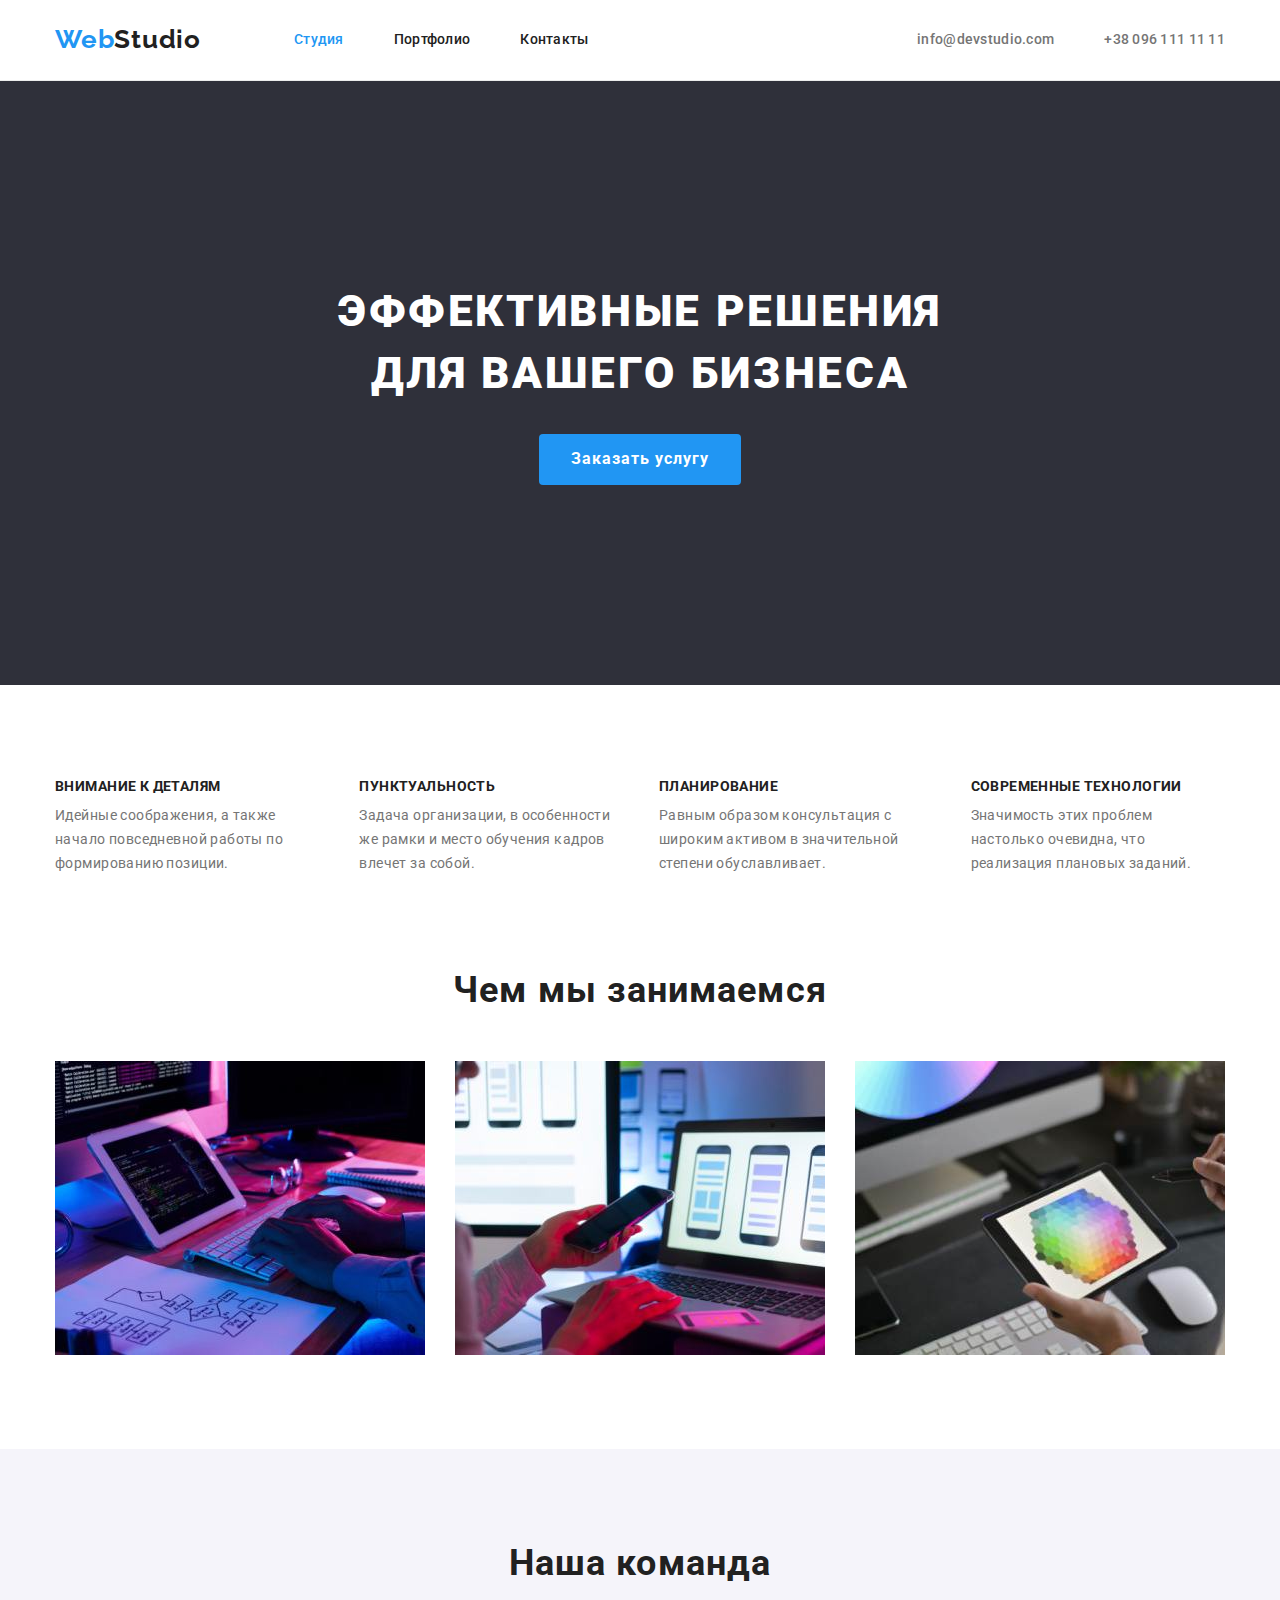
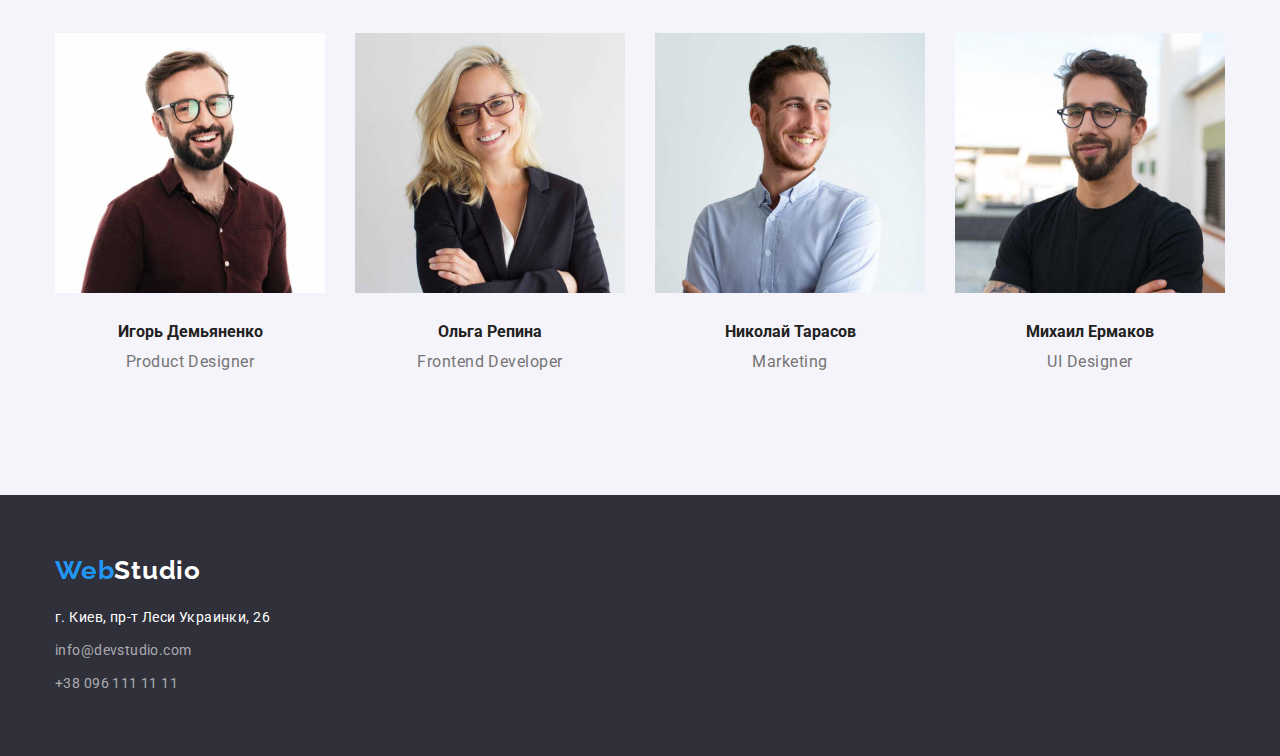
==== index.html @ a239a43c "Домашнє завдання №3" ====
<!DOCTYPE html>
<html lang="ru">
  <head>
    <meta charset="UTF-8" />
    <meta http-equiv="X-UA-Compatible" content="IE=edge" />
    <meta name="viewport" content="width=device-width, initial-scale=1.0" />
    <title>WebStudio</title>
    <link rel="preconnect" href="https://fonts.googleapis.com" />
    <link rel="preconnect" href="https://fonts.gstatic.com" crossorigin />
    <link
      href="https://fonts.googleapis.com/css2?family=Raleway:wght@700&family=Roboto:wght@400;500;700;900&display=swap"
      rel="stylesheet"
    />
    <link
      rel="stylesheet"
      href="https://cdnjs.cloudflare.com/ajax/libs/modern-normalize/1.1.0/modern-normalize.min.css"
    />
    <link rel="stylesheet" href="./css/reset.css" />
    <link rel="stylesheet" href="./css/styles.css" />
  </head>

  <body>
    <!--Шапка.Навигация сайта-->
    <header>
      <div class="container nav">
        <nav class="section-nav">
          <a class="logo" href="./index.html">
            <span class="logo-text">Web</span>Studio
          </a>
          <ul class="nav-list">
            <li class="item">
              <a class="link current" href="./index.html">Студия</a>
            </li>
            <li class="item">
              <a class="link" href="./portfolio.html">Портфолио</a>
            </li>
            <li class="item"><a class="link" href="">Контакты</a></li>
          </ul>
        </nav>
        <ul class="contacts">
          <li class="item">
            <a class="link" href="mailto:info@devstudio.com"
              >info@devstudio.com</a
            >
          </li>
          <li class="item">
            <a class="link" href="tel:+380961111111">+38 096 111 11 11</a>
          </li>
        </ul>
      </div>
    </header>

    <main>
      <!--Герой-->
      <section class="hero">
        <h1 class="hero-title">Эффективные решения для вашего бизнеса</h1>
        <button type="button" class="button">Заказать услугу</button>
      </section>

      <!--Преимущества-->
      <section class="container features">
        <h2 class="title-hidden">Преимущества</h2>
        <ul class="features-list">
          <li class="item">
            <h3 class="title">Внимание к деталям</h3>
            <p>
              Идейные соображения, а также начало повседневной работы по
              формированию позиции.
            </p>
          </li>
          <li class="item">
            <h3 class="title">Пунктуальность</h3>
            <p>
              Задача организации, в особенности же рамки и место обучения кадров
              влечет за собой.
            </p>
          </li>
          <li class="item">
            <h3 class="title">Планирование</h3>
            <p>
              Равным образом консультация с широким активом в значительной
              степени обуславливает.
            </p>
          </li>
          <li class="item">
            <h3 class="title">Современные технологии</h3>
            <p>
              Значимость этих проблем настолько очевидна, что реализация
              плановых заданий.
            </p>
          </li>
        </ul>
      </section>

      <!--Чем занимаются-->
      <section class="container functions">
        <h2 class="section-title">Чем мы занимаемся</h2>
        <ul class="functions-list">
          <li class="item">
            <img
              src="./images/box1.jpg"
              alt="написание кода"
              width="370"
              height="294"
            />
          </li>
          <li class="item">
            <img
              src="./images/box2.jpg"
              alt="разработка дизайна"
              width="370"
              height="294"
            />
          </li>
          <li class="item">
            <img
              src="./images/box3.jpg"
              alt="оформление сайта"
              width="370"
              height="294"
            />
          </li>
        </ul>
      </section>

      <!--Команда-->
      <section class="section-team">
        <div class="container team">
          <h2 class="section-title">Наша команда</h2>
          <ul class="team-list">
            <li class="item">
              <img
                src="./images/img.jpg"
                alt="фото Игоря Демьяненка"
                width="270"
                height="260"
              />
              <h3 class="name">Игорь Демьяненко</h3>
              <p class="position">Product Designer</p>
            </li>
            <li class="item">
              <img
                src="./images/img1.jpg"
                alt="фото Ольги Репиной"
                width="270"
                height="260"
              />
              <h3 class="name">Ольга Репина</h3>
              <p class="position">Frontend Developer</p>
            </li>
            <li class="item">
              <img
                src="./images/img2.jpg"
                alt="фото Николая Тарасова"
                width="270"
                height="260"
              />
              <h3 class="name">Николай Тарасов</h3>
              <p class="position">Marketing</p>
            </li>
            <li class="item">
              <img
                src="./images/img3.jpg"
                alt="фото Михаила Ермакова"
                width="270"
                height="260"
              />
              <h3 class="name">Михаил Ермаков</h3>
              <p class="position">UI Designer</p>
            </li>
          </ul>
        </div>
      </section>
    </main>

    <!--Подвал-->
    <footer class="footer">
      <div class="container">
        <a class="logo" href="./index.html">
          <span class="logo-text">Web</span>Studio
        </a>
        <address class="address">
          <p class="address-text">г. Киев, пр-т Леси Украинки, 26</p>
          <a href="mailto:info@devstudio.com" class="mail"
            >info@devstudio.com</a
          >
          <br />
          <a href="tel:+380961111111">+38 096 111 11 11</a>
        </address>
      </div>
    </footer>
  </body>
</html>
---- css/styles.css ----
:root {
  --main-text-color: #757575;
  --title-text-color: #212121;
  --accent-color: #2196f3;
  --primary-white-color: #ffffff;
  --footer-color: rgba(255, 255, 255, 0.6);
}

body {
  color: var(--main-text-color);
  font-size: 14px;
  font-family: Roboto, sans-serif;
}

header {
  border-bottom: 1px solid #ececec;
}

.container {
  max-width: 1200px;
  margin-left: auto;
  margin-right: auto;
  padding-left: 15px;
  padding-right: 15px;
}

/*Шапка.Навигация сайта*/
.container.nav {
  display: flex;
  align-items: center;
  justify-content: space-between;
}

.section-nav {
  display: flex;
  align-items: center;
}

.logo {
  margin-right: 93px;

  color: var(--title-text-color);

  font-family: Raleway, sans-serif;
  font-weight: 700;
  font-size: 26px;
  line-height: 1.2;
  letter-spacing: 0.03em;
  text-decoration: none;
}

.logo-text {
  color: var(--accent-color);
}

.nav-list {
  display: flex;
}

.nav-list .item:not(:last-child) {
  margin-right: 50px;
}

.nav-list .link {
  display: block;
  padding-top: 32px;
  padding-bottom: 32px;

  color: var(--title-text-color);

  font-weight: 500;
  font-size: 14px;
  line-height: 1.14;
  letter-spacing: 0.02em;
  text-decoration: none;
}

.nav-list .link.current {
  color: var(--accent-color);
}
.nav-list .link:hover,
.nav-list .link:focus {
  color: var(--accent-color);
}

.contacts {
  display: flex;
}

.contacts .item:not(:last-child) {
  margin-right: 50px;
}

.contacts .link {
  display: block;
  padding-top: 32px;
  padding-bottom: 32px;

  color: var(--main-text-color);

  font-weight: 500;
  font-size: 14px;
  line-height: 1.14;
  letter-spacing: 0.02em;
  text-decoration: none;
}

.contacts .link:hover,
.contacts .link:focus {
  color: var(--accent-color);
}

/* Герой */
.hero {
  max-width: 1600px;
  margin: 0 auto;
  text-align: center;

  background-color: #2f303a;
}

.hero-title {
  max-width: 696px;
  margin: 0 auto;
  margin-bottom: 30px;
  padding-top: 200px;

  color: var(--primary-white-color);

  font-weight: 900;
  font-size: 44px;
  line-height: 1.4;
  letter-spacing: 0.06em;
  text-transform: uppercase;
}

.button {
  display: inline-block;
  min-width: 200px;
  border-radius: 4px;
  padding: 10px 32px;
  margin-bottom: 200px;

  color: var(--primary-white-color);
  background-color: var(--accent-color);

  font-family: inherit;
  font-weight: 700;
  font-size: 16px;
  line-height: 1.9;
  letter-spacing: 0.06em;

  cursor: pointer;
}

/* Общие свойства для секций */
.section-title {
  margin-top: 0;
  margin-bottom: 50px;

  color: var(--title-text-color);

  font-weight: 700;
  font-size: 36px;
  line-height: 1.13;
  text-align: center;
  letter-spacing: 0.03em;
}

/* Преимущества */
.container.features {
  padding-top: 94px;
  padding-bottom: 94px;
}

.title-hidden {
  width: 1px;
  height: 1px;
  padding: 0;
  margin: -1px 0 0 0;

  overflow: hidden;

  opacity: 0;
}

.features-list {
  display: flex;
}

.features-list .item:not(:last-child) {
  margin-right: 30px;
}

.features-list .title {
  margin-top: 0;
  margin-bottom: 10px;

  color: var(--title-text-color);

  font-weight: 700;
  font-size: 14px;
  line-height: 1.14;
  letter-spacing: 0.03em;
  text-transform: uppercase;
}

.features-list p {
  margin-top: 0;
  margin-bottom: 0;

  font-weight: 400;
  font-size: 14px;
  line-height: 1.7;
  letter-spacing: 0.03em;
}

/* Чем занимаются */
.container.functions {
  padding-bottom: 94px;
}

.functions-list {
  display: flex;
}

.functions-list .item:not(:last-child) {
  margin-right: 30px;
}

/* Команда */
.section-team {
  background-color: #f5f4fa;
}

.container.team {
  padding-top: 94px;
  padding-bottom: 94px;
}

.team-list {
  display: flex;
}

.team-list .item {
  text-align: center;
}

.team-list .item:not(:last-child) {
  margin-right: 30px;
}

.team-list .name {
  margin-top: 30px;
  margin-bottom: 10px;

  color: var(--title-text-color);
}

.team-list .position {
  margin-bottom: 0px;
  padding-bottom: 30px;
  margin-top: 0;
  font-size: 16px;
  line-height: 1.19;
  letter-spacing: 0.03em;
}

/* Подвал */
.footer {
  padding-top: 60px;
  padding-bottom: 60px;
  background-color: #2f303a;
}

.footer .logo {
  display: inline-block;
  margin-bottom: 20px;

  color: var(--primary-white-color);
}

.address {
  font-weight: 400;
  font-size: 14px;
  line-height: 1.7;
  letter-spacing: 0.03em;
  font-style: normal;
}

.address-text {
  margin-top: 0;
  margin-bottom: 9px;

  color: var(--primary-white-color);
}

.address a {
  color: rgba(255, 255, 255, 0.6);

  text-decoration: none;
}

.address .mail {
  display: inline-block;
  margin-bottom: 9px;
}

/* Стили портфолио */
.portfolio .container {
  padding-top: 94px;
  padding-bottom: 94px;
}

.filters {
  margin-bottom: 50px;
}

.list-filters {
  display: flex;
  justify-content: center;
}

.list-filters .item:not(:last-child) {
  margin-right: 8px;
}

.filter-button {
  display: inline-block;
  max-height: 38px;
  border-radius: 4px;
  padding: 6px 22px;

  color: var(--title-text-color);
  background-color: #f5f4fa;

  font-family: inherit;
  font-weight: 500;
  font-size: 16px;
  line-height: 1.63;
  letter-spacing: 0.03em;

  cursor: pointer;
}

.filter-button:hover,
.filter-button:focus {
  color: var(--primary-white-color);
  background-color: var(--accent-color);
}

.list-works {
  display: flex;
  flex-wrap: wrap;
  margin-right: -30px;
  margin-bottom: -30px;
  padding: 0;
}

.list-works .item {
  margin-right: 30px;
  margin-bottom: 30px;
  flex-basis: calc((100% - 90px) / 3);

  background: #ffffff;
}

.list-works .item:nth-child(3n) {
  margin-right: 0;
}

.border {
  border-left: 1px solid #eeeeee;
  border-right: 1px solid #eeeeee;
  border-bottom: 1px solid #eeeeee;
}

.list-works .project {
  margin-bottom: 4px;
  padding-top: 20px;
  padding-left: 24px;
  padding-right: 24px;

  color: var(--title-text-color);

  font-weight: 700;
  font-size: 18px;
  line-height: 2;
  letter-spacing: 0.06em;
}

.list-works .type {
  margin-top: 0;
  margin-bottom: 20px;
  padding-left: 24px;
  padding-right: 24px;

  color: var(--main-text-color);

  font-size: 16px;
  line-height: 1.88;
  letter-spacing: 0.03em;
}
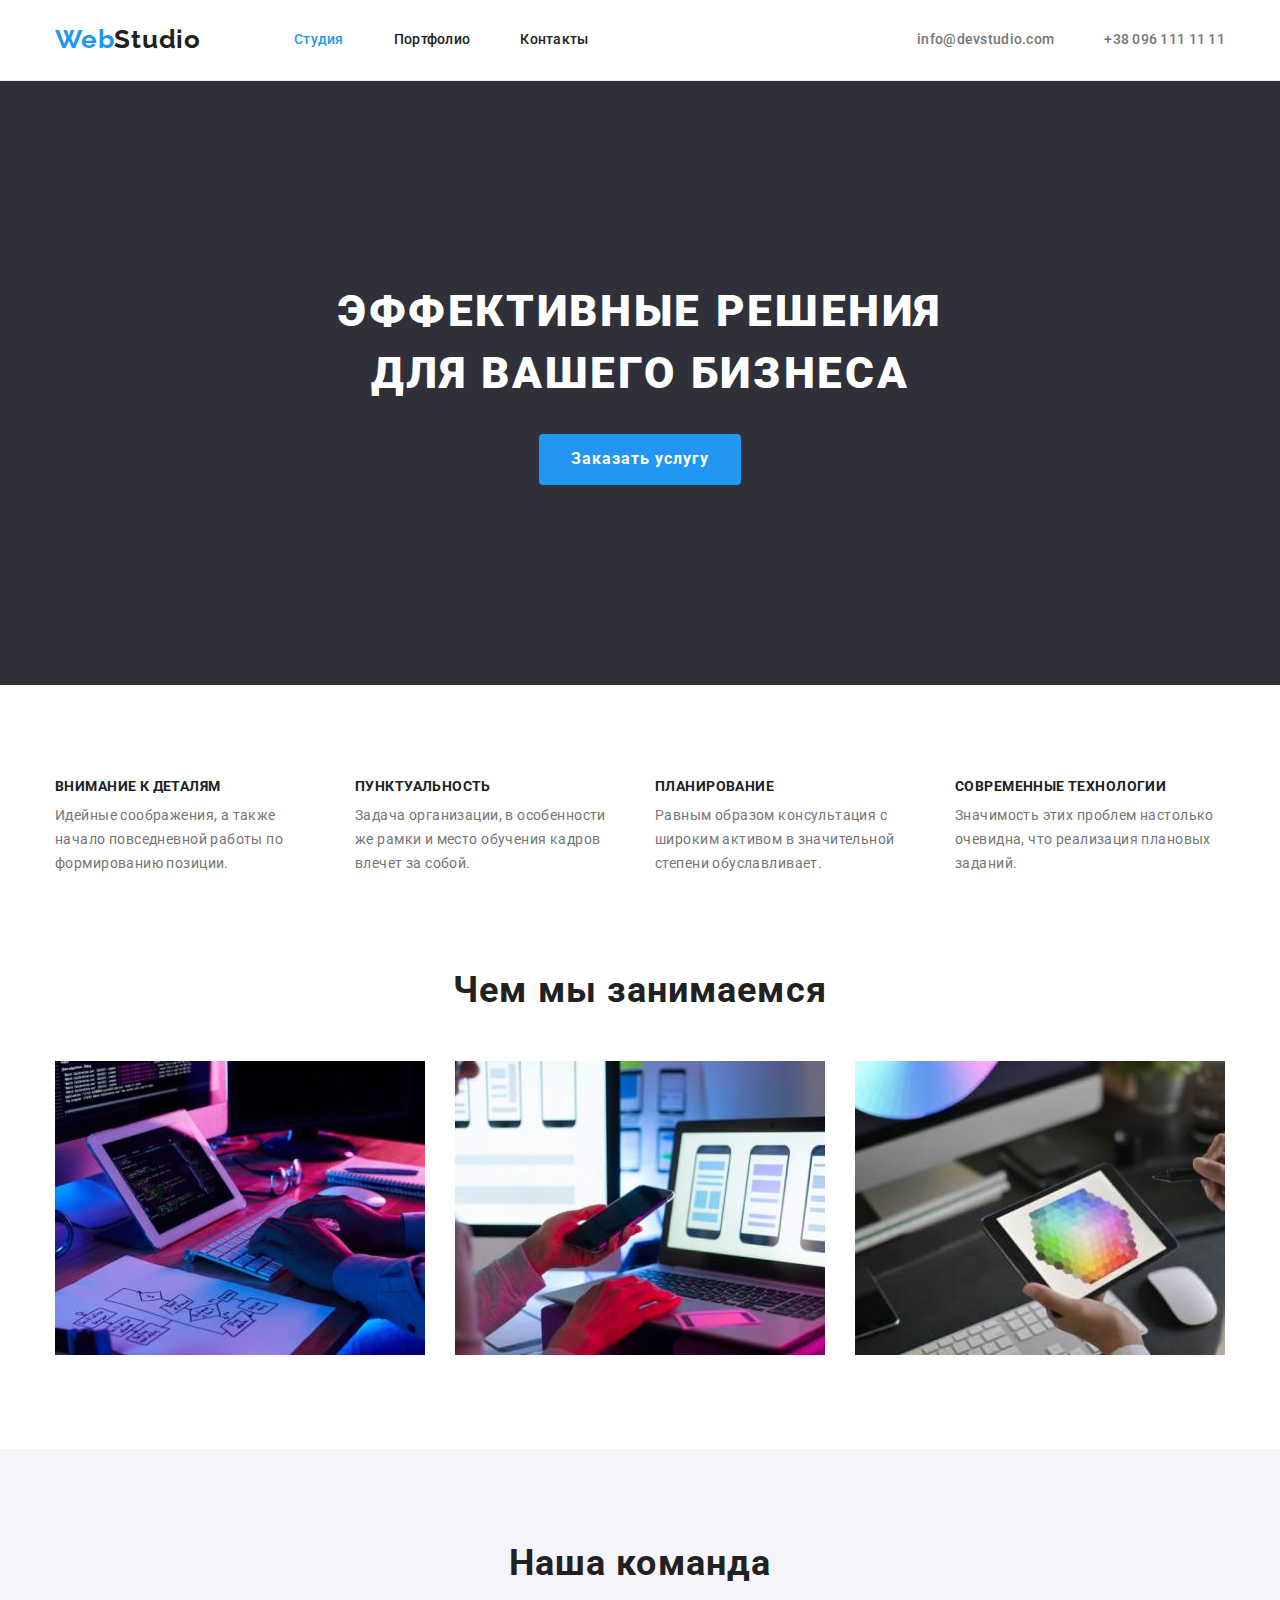
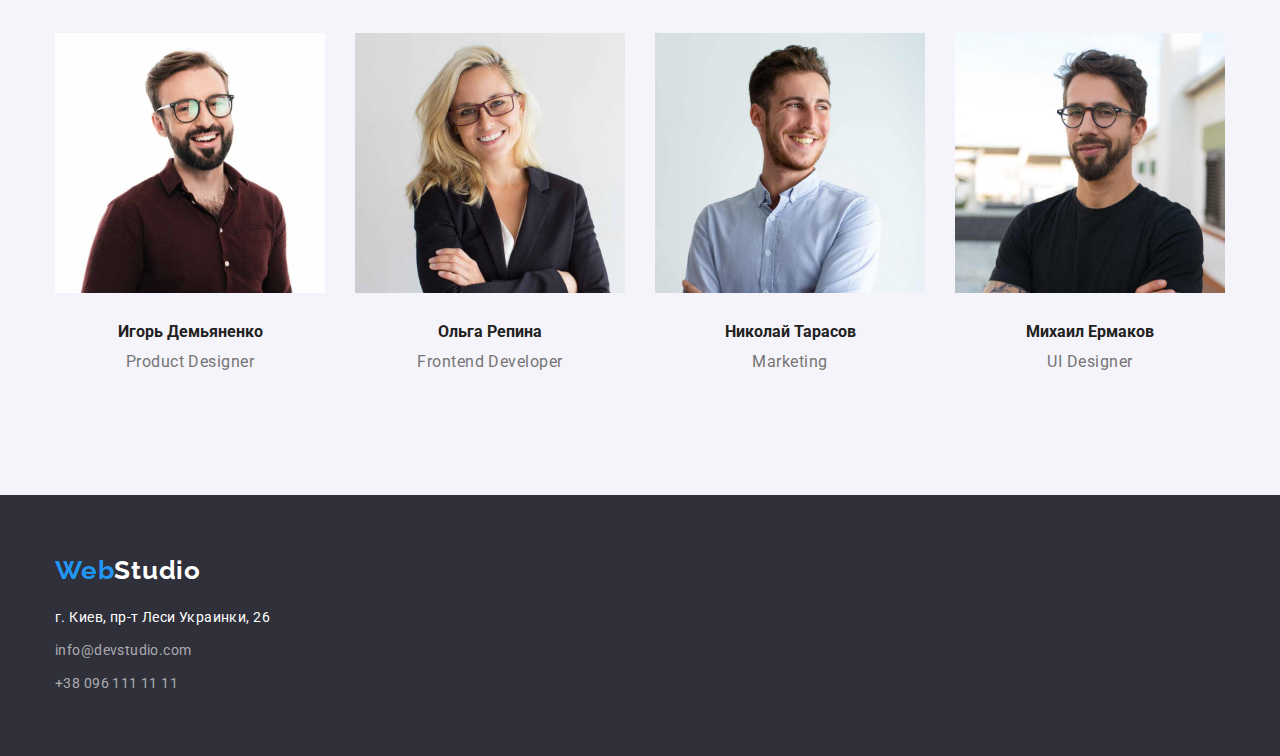
==== commit 4589aa91: "виправляє назви класів, розставляє контейнери" ====
--- a/index.html
+++ b/index.html
@@ -23,28 +23,30 @@
     <!--Шапка.Навигация сайта-->
     <header>
       <div class="container nav">
-        <nav class="section-nav">
+        <nav class="nav-section">
           <a class="logo" href="./index.html">
             <span class="logo-text">Web</span>Studio
           </a>
           <ul class="nav-list">
-            <li class="item">
-              <a class="link current" href="./index.html">Студия</a>
+            <li class="nav-item">
+              <a class="nav-link current" href="./index.html">Студия</a>
             </li>
-            <li class="item">
-              <a class="link" href="./portfolio.html">Портфолио</a>
+            <li class="nav-item">
+              <a class="nav-link" href="./portfolio.html">Портфолио</a>
             </li>
-            <li class="item"><a class="link" href="">Контакты</a></li>
+            <li class="nav-item"><a class="nav-link" href="">Контакты</a></li>
           </ul>
         </nav>
         <ul class="contacts">
-          <li class="item">
-            <a class="link" href="mailto:info@devstudio.com"
+          <li class="contacts-item">
+            <a class="contacts-link" href="mailto:info@devstudio.com"
               >info@devstudio.com</a
             >
           </li>
-          <li class="item">
-            <a class="link" href="tel:+380961111111">+38 096 111 11 11</a>
+          <li class="contacts-item">
+            <a class="contacts-link" href="tel:+380961111111"
+              >+38 096 111 11 11</a
+            >
           </li>
         </ul>
       </div>
@@ -54,119 +56,123 @@
       <!--Герой-->
       <section class="hero">
         <h1 class="hero-title">Эффективные решения для вашего бизнеса</h1>
-        <button type="button" class="button">Заказать услугу</button>
+        <button type="button" class="hero-button">Заказать услугу</button>
       </section>
 
       <!--Преимущества-->
-      <section class="container features">
-        <h2 class="title-hidden">Преимущества</h2>
-        <ul class="features-list">
-          <li class="item">
-            <h3 class="title">Внимание к деталям</h3>
-            <p>
-              Идейные соображения, а также начало повседневной работы по
-              формированию позиции.
-            </p>
-          </li>
-          <li class="item">
-            <h3 class="title">Пунктуальность</h3>
-            <p>
-              Задача организации, в особенности же рамки и место обучения кадров
-              влечет за собой.
-            </p>
-          </li>
-          <li class="item">
-            <h3 class="title">Планирование</h3>
-            <p>
-              Равным образом консультация с широким активом в значительной
-              степени обуславливает.
-            </p>
-          </li>
-          <li class="item">
-            <h3 class="title">Современные технологии</h3>
-            <p>
-              Значимость этих проблем настолько очевидна, что реализация
-              плановых заданий.
-            </p>
-          </li>
-        </ul>
+      <section class="features">
+        <div class="container">
+          <h2 class="title-hidden">Преимущества</h2>
+          <ul class="features-list">
+            <li class="features-item">
+              <h3 class="features-title">Внимание к деталям</h3>
+              <p class="features-text">
+                Идейные соображения, а также начало повседневной работы по
+                формированию позиции.
+              </p>
+            </li>
+            <li class="features-item">
+              <h3 class="features-title">Пунктуальность</h3>
+              <p class="features-text">
+                Задача организации, в особенности же рамки и место обучения
+                кадров влечет за собой.
+              </p>
+            </li>
+            <li class="features-item">
+              <h3 class="features-title">Планирование</h3>
+              <p class="features-text">
+                Равным образом консультация с широким активом в значительной
+                степени обуславливает.
+              </p>
+            </li>
+            <li class="features-item">
+              <h3 class="features-title">Современные технологии</h3>
+              <p class="features-text">
+                Значимость этих проблем настолько очевидна, что реализация
+                плановых заданий.
+              </p>
+            </li>
+          </ul>
+        </div>
       </section>
 
       <!--Чем занимаются-->
-      <section class="container functions">
-        <h2 class="section-title">Чем мы занимаемся</h2>
-        <ul class="functions-list">
-          <li class="item">
-            <img
-              src="./images/box1.jpg"
-              alt="написание кода"
-              width="370"
-              height="294"
-            />
-          </li>
-          <li class="item">
-            <img
-              src="./images/box2.jpg"
-              alt="разработка дизайна"
-              width="370"
-              height="294"
-            />
-          </li>
-          <li class="item">
-            <img
-              src="./images/box3.jpg"
-              alt="оформление сайта"
-              width="370"
-              height="294"
-            />
-          </li>
-        </ul>
+      <section class="functions">
+        <div class="container">
+          <h2 class="section-title">Чем мы занимаемся</h2>
+          <ul class="functions-list">
+            <li class="functions-item">
+              <img
+                src="./images/box1.jpg"
+                alt="написание кода"
+                width="370"
+                height="294"
+              />
+            </li>
+            <li class="functions-item">
+              <img
+                src="./images/box2.jpg"
+                alt="разработка дизайна"
+                width="370"
+                height="294"
+              />
+            </li>
+            <li class="functions-item">
+              <img
+                src="./images/box3.jpg"
+                alt="оформление сайта"
+                width="370"
+                height="294"
+              />
+            </li>
+          </ul>
+        </div>
       </section>
 
       <!--Команда-->
-      <section class="section-team">
-        <div class="container team">
+      <section class="team">
+        <div class="container">
           <h2 class="section-title">Наша команда</h2>
           <ul class="team-list">
-            <li class="item">
+            <li class="team-item">
               <img
                 src="./images/img.jpg"
                 alt="фото Игоря Демьяненка"
                 width="270"
                 height="260"
               />
-              <h3 class="name">Игорь Демьяненко</h3>
-              <p class="position">Product Designer</p>
+              <h3 class="team-name">Игорь Демьяненко</h3>
+              <p class="team-position" lang="en">Product Designer</p>
             </li>
-            <li class="item">
+            <li class="team-item">
               <img
                 src="./images/img1.jpg"
                 alt="фото Ольги Репиной"
                 width="270"
                 height="260"
               />
-              <h3 class="name">Ольга Репина</h3>
-              <p class="position">Frontend Developer</p>
+              <h3 class="team-name">Ольга Репина</h3>
+              <p class="team-position" lang="en">Frontend Developer</p>
             </li>
-            <li class="item">
+            <li class="team-item">
               <img
                 src="./images/img2.jpg"
                 alt="фото Николая Тарасова"
                 width="270"
                 height="260"
               />
-              <h3 class="name">Николай Тарасов</h3>
-              <p class="position">Marketing</p>
+              <h3 class="team-name">Николай Тарасов</h3>
+              <p class="team-position" lang="en">Marketing</p>
             </li>
-            <li class="item">
+            <li class="team-item">
               <img
                 src="./images/img3.jpg"
                 alt="фото Михаила Ермакова"
                 width="270"
                 height="260"
               />
-              <h3 class="name">Михаил Ермаков</h3>
-              <p class="position">UI Designer</p>
+              <h3 class="team-name">Михаил Ермаков</h3>
+              <p class="team-position" lang="en">UI Designer</p>
             </li>
           </ul>
         </div>
@@ -185,7 +191,7 @@
             >info@devstudio.com</a
           >
           <br />
-          <a href="tel:+380961111111">+38 096 111 11 11</a>
+          <a href="tel:+380961111111" class="phone">+38 096 111 11 11</a>
         </address>
       </div>
     </footer>
--- a/css/styles.css
+++ b/css/styles.css
@@ -24,14 +24,25 @@
   padding-right: 15px;
 }
 
+.title-hidden {
+  width: 1px;
+  height: 1px;
+  padding: 0;
+  margin: -1px 0 0 0;
+
+  overflow: hidden;
+
+  opacity: 0;
+}
+
 /*Шапка.Навигация сайта*/
-.container.nav {
+.nav {
   display: flex;
   align-items: center;
   justify-content: space-between;
 }
 
-.section-nav {
+.nav-section {
   display: flex;
   align-items: center;
 }
@@ -57,11 +68,11 @@
   display: flex;
 }
 
-.nav-list .item:not(:last-child) {
+.nav-item:not(:last-child) {
   margin-right: 50px;
 }
 
-.nav-list .link {
+.nav-link {
   display: block;
   padding-top: 32px;
   padding-bottom: 32px;
@@ -75,11 +86,11 @@
   text-decoration: none;
 }
 
-.nav-list .link.current {
+.nav-link.current {
   color: var(--accent-color);
 }
-.nav-list .link:hover,
-.nav-list .link:focus {
+.nav-link:hover,
+.nav-link:focus {
   color: var(--accent-color);
 }
 
@@ -87,11 +98,11 @@
   display: flex;
 }
 
-.contacts .item:not(:last-child) {
+.contacts-item:not(:last-child) {
   margin-right: 50px;
 }
 
-.contacts .link {
+.contacts-link {
   display: block;
   padding-top: 32px;
   padding-bottom: 32px;
@@ -105,8 +116,8 @@
   text-decoration: none;
 }
 
-.contacts .link:hover,
-.contacts .link:focus {
+.contacts-link:hover,
+.contacts-link:focus {
   color: var(--accent-color);
 }
 
@@ -134,7 +145,7 @@
   text-transform: uppercase;
 }
 
-.button {
+.hero-button {
   display: inline-block;
   min-width: 200px;
   border-radius: 4px;
@@ -168,31 +179,24 @@
 }
 
 /* Преимущества */
-.container.features {
+.features .container {
   padding-top: 94px;
   padding-bottom: 94px;
 }
 
-.title-hidden {
-  width: 1px;
-  height: 1px;
-  padding: 0;
-  margin: -1px 0 0 0;
-
-  overflow: hidden;
-
-  opacity: 0;
-}
-
 .features-list {
   display: flex;
 }
 
-.features-list .item:not(:last-child) {
+.features-item {
+  min-width: 270px;
+}
+
+.features-item:not(:last-child) {
   margin-right: 30px;
 }
 
-.features-list .title {
+.features-title {
   margin-top: 0;
   margin-bottom: 10px;
 
@@ -205,10 +209,7 @@
   text-transform: uppercase;
 }
 
-.features-list p {
-  margin-top: 0;
-  margin-bottom: 0;
-
+.features-text {
   font-weight: 400;
   font-size: 14px;
   line-height: 1.7;
@@ -216,7 +217,7 @@
 }
 
 /* Чем занимаются */
-.container.functions {
+.functions .container {
   padding-bottom: 94px;
 }
 
@@ -224,16 +225,16 @@
   display: flex;
 }
 
-.functions-list .item:not(:last-child) {
+.functions-item:not(:last-child) {
   margin-right: 30px;
 }
 
 /* Команда */
-.section-team {
+.team {
   background-color: #f5f4fa;
 }
 
-.container.team {
+.team .container {
   padding-top: 94px;
   padding-bottom: 94px;
 }
@@ -242,22 +243,22 @@
   display: flex;
 }
 
-.team-list .item {
+.team-item {
   text-align: center;
 }
 
-.team-list .item:not(:last-child) {
+.team-item:not(:last-child) {
   margin-right: 30px;
 }
 
-.team-list .name {
+.team-name {
   margin-top: 30px;
   margin-bottom: 10px;
 
   color: var(--title-text-color);
 }
 
-.team-list .position {
+.team-position {
   margin-bottom: 0px;
   padding-bottom: 30px;
   margin-top: 0;
@@ -295,13 +296,14 @@
   color: var(--primary-white-color);
 }
 
-.address a {
+.mail,
+.phone {
   color: rgba(255, 255, 255, 0.6);
 
   text-decoration: none;
 }
 
-.address .mail {
+.mail {
   display: inline-block;
   margin-bottom: 9px;
 }
@@ -316,12 +318,12 @@
   margin-bottom: 50px;
 }
 
-.list-filters {
+.filters-list {
   display: flex;
   justify-content: center;
 }
 
-.list-filters .item:not(:last-child) {
+.filter-item:not(:last-child) {
   margin-right: 8px;
 }
 
@@ -349,7 +351,7 @@
   background-color: var(--accent-color);
 }
 
-.list-works {
+.works-list {
   display: flex;
   flex-wrap: wrap;
   margin-right: -30px;
@@ -357,7 +359,7 @@
   padding: 0;
 }
 
-.list-works .item {
+.work-item {
   margin-right: 30px;
   margin-bottom: 30px;
   flex-basis: calc((100% - 90px) / 3);
@@ -365,17 +367,17 @@
   background: #ffffff;
 }
 
-.list-works .item:nth-child(3n) {
+.work-item:nth-child(3n) {
   margin-right: 0;
 }
 
-.border {
+.work-border {
   border-left: 1px solid #eeeeee;
   border-right: 1px solid #eeeeee;
   border-bottom: 1px solid #eeeeee;
 }
 
-.list-works .project {
+.work-project {
   margin-bottom: 4px;
   padding-top: 20px;
   padding-left: 24px;
@@ -389,7 +391,7 @@
   letter-spacing: 0.06em;
 }
 
-.list-works .type {
+.work-type {
   margin-top: 0;
   margin-bottom: 20px;
   padding-left: 24px;
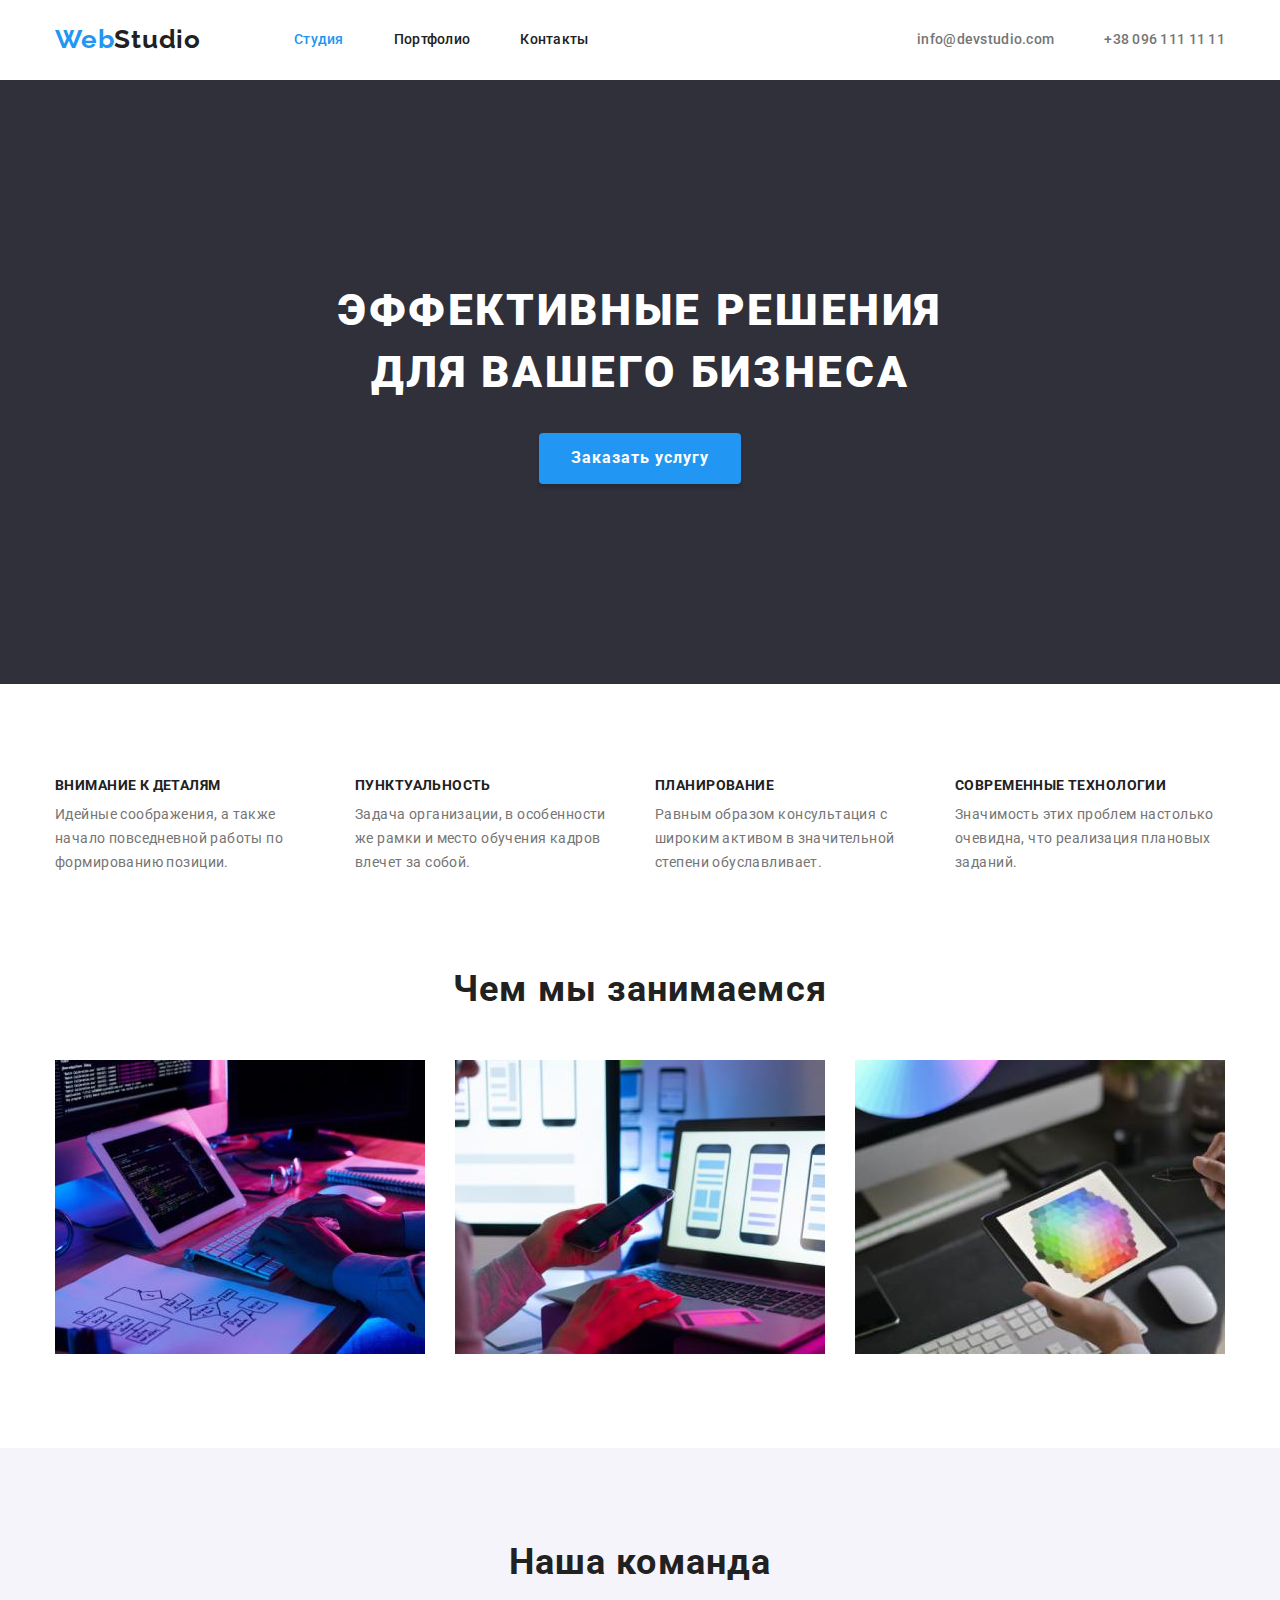
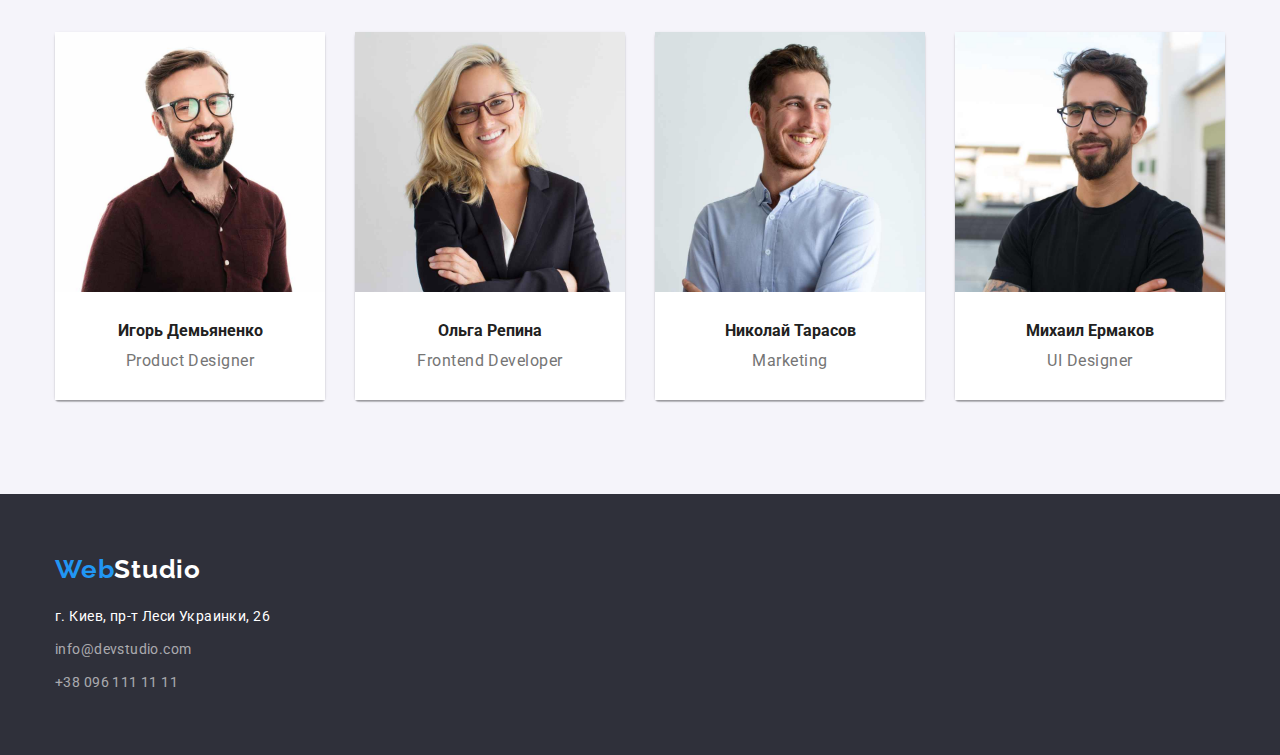
==== commit 40daafed: "Виправляє розміщення секцій та контейнерів, переносить кольори в перемінні." ====
--- a/index.html
+++ b/index.html
@@ -21,8 +21,8 @@
 
   <body>
     <!--Шапка.Навигация сайта-->
-    <header>
-      <div class="container nav">
+    <header class="nav">
+      <div class="container nav-container">
         <nav class="nav-section">
           <a class="logo" href="./index.html">
             <span class="logo-text">Web</span>Studio
@@ -55,12 +55,14 @@
     <main>
       <!--Герой-->
       <section class="hero">
-        <h1 class="hero-title">Эффективные решения для вашего бизнеса</h1>
-        <button type="button" class="hero-button">Заказать услугу</button>
+        <div class="container">
+          <h1 class="hero-title">Эффективные решения для вашего бизнеса</h1>
+          <button type="button" class="hero-button">Заказать услугу</button>
+        </div>
       </section>
 
       <!--Преимущества-->
-      <section class="features">
+      <section class="section">
         <div class="container">
           <h2 class="title-hidden">Преимущества</h2>
           <ul class="features-list">
@@ -97,7 +99,7 @@
       </section>
 
       <!--Чем занимаются-->
-      <section class="functions">
+      <section class="section functions">
         <div class="container">
           <h2 class="section-title">Чем мы занимаемся</h2>
           <ul class="functions-list">
@@ -130,7 +132,7 @@
       </section>
 
       <!--Команда-->
-      <section class="team">
+      <section class="section team">
         <div class="container">
           <h2 class="section-title">Наша команда</h2>
           <ul class="team-list">
@@ -141,8 +143,10 @@
                 width="270"
                 height="260"
               />
-              <h3 class="team-name">Игорь Демьяненко</h3>
-              <p class="team-position" lang="en">Product Designer</p>
+              <div class="team-item-text">
+                <h3 class="team-name">Игорь Демьяненко</h3>
+                <p class="team-position" lang="en">Product Designer</p>
+              </div>
             </li>
             <li class="team-item">
               <img
@@ -151,8 +155,10 @@
                 width="270"
                 height="260"
               />
-              <h3 class="team-name">Ольга Репина</h3>
-              <p class="team-position" lang="en">Frontend Developer</p>
+              <div class="team-item-text">
+                <h3 class="team-name">Ольга Репина</h3>
+                <p class="team-position" lang="en">Frontend Developer</p>
+              </div>
             </li>
             <li class="team-item">
               <img
@@ -161,8 +167,10 @@
                 width="270"
                 height="260"
               />
-              <h3 class="team-name">Николай Тарасов</h3>
-              <p class="team-position" lang="en">Marketing</p>
+              <div class="team-item-text">
+                <h3 class="team-name">Николай Тарасов</h3>
+                <p class="team-position" lang="en">Marketing</p>
+              </div>
             </li>
             <li class="team-item">
               <img
@@ -171,8 +179,10 @@
                 width="270"
                 height="260"
               />
-              <h3 class="team-name">Михаил Ермаков</h3>
-              <p class="team-position" lang="en">UI Designer</p>
+              <div class="team-item-text">
+                <h3 class="team-name">Михаил Ермаков</h3>
+                <p class="team-position" lang="en">UI Designer</p>
+              </div>
             </li>
           </ul>
         </div>
@@ -190,7 +200,6 @@
           <a href="mailto:info@devstudio.com" class="mail"
             >info@devstudio.com</a
           >
-          <br />
           <a href="tel:+380961111111" class="phone">+38 096 111 11 11</a>
         </address>
       </div>
--- a/css/styles.css
+++ b/css/styles.css
@@ -2,20 +2,40 @@
   --main-text-color: #757575;
   --title-text-color: #212121;
   --accent-color: #2196f3;
+  --secondary-accent-color: #188ce8;
   --primary-white-color: #ffffff;
   --footer-color: rgba(255, 255, 255, 0.6);
+
+  --back-background-color: #e5e5e5;
+  --primary-background-color: #ffffff;
+  --secondary-background-color: #f5f4fa;
+  --dark-background-color: #2f303a;
+
+  --first-border-color: #ececec;
+  --second-border-color: #eeeeee;
 }
 
 body {
   color: var(--main-text-color);
   font-size: 14px;
   font-family: Roboto, sans-serif;
+  background-color: var(--back-background-color);
 }
 
 header {
-  border-bottom: 1px solid #ececec;
-}
-
+  border-bottom: 1px solid var(--border-color);
+  background-color: var(--primary-background-color);
+}
+
+.section {
+  max-width: 1600px;
+  margin-left: auto;
+  margin-right: auto;
+  padding-top: 94px;
+  padding-bottom: 94px;
+
+  background-color: var(--primary-background-color);
+}
 .container {
   max-width: 1200px;
   margin-left: auto;
@@ -24,6 +44,19 @@
   padding-right: 15px;
 }
 
+.section-title {
+  margin-top: 0;
+  margin-bottom: 50px;
+
+  color: var(--title-text-color);
+
+  font-weight: 700;
+  font-size: 36px;
+  line-height: 1.13;
+  text-align: center;
+  letter-spacing: 0.03em;
+}
+
 .title-hidden {
   width: 1px;
   height: 1px;
@@ -37,6 +70,11 @@
 
 /*Шапка.Навигация сайта*/
 .nav {
+  max-width: 1600px;
+  margin-left: auto;
+  margin-right: auto;
+}
+.nav-container {
   display: flex;
   align-items: center;
   justify-content: space-between;
@@ -125,16 +163,16 @@
 .hero {
   max-width: 1600px;
   margin: 0 auto;
+  padding: 200px;
   text-align: center;
 
-  background-color: #2f303a;
+  background-color: var(--dark-background-color);
 }
 
 .hero-title {
   max-width: 696px;
   margin: 0 auto;
   margin-bottom: 30px;
-  padding-top: 200px;
 
   color: var(--primary-white-color);
 
@@ -150,8 +188,8 @@
   min-width: 200px;
   border-radius: 4px;
   padding: 10px 32px;
-  margin-bottom: 200px;
-
+
+  box-shadow: 0px 4px 4px rgba(0, 0, 0, 0.15);
   color: var(--primary-white-color);
   background-color: var(--accent-color);
 
@@ -164,6 +202,10 @@
   cursor: pointer;
 }
 
+.hero-button:hover,
+.hero-button:focus {
+  background: var(--secondary-accent-color);
+}
 /* Общие свойства для секций */
 .section-title {
   margin-top: 0;
@@ -179,11 +221,6 @@
 }
 
 /* Преимущества */
-.features .container {
-  padding-top: 94px;
-  padding-bottom: 94px;
-}
-
 .features-list {
   display: flex;
 }
@@ -217,8 +254,8 @@
 }
 
 /* Чем занимаются */
-.functions .container {
-  padding-bottom: 94px;
+.functions {
+  padding-top: 0px;
 }
 
 .functions-list {
@@ -231,12 +268,7 @@
 
 /* Команда */
 .team {
-  background-color: #f5f4fa;
-}
-
-.team .container {
-  padding-top: 94px;
-  padding-bottom: 94px;
+  background-color: var(--secondary-background-color);
 }
 
 .team-list {
@@ -245,23 +277,29 @@
 
 .team-item {
   text-align: center;
+
+  box-shadow: 0px 1px 3px rgba(0, 0, 0, 0.12), 0px 1px 1px rgba(0, 0, 0, 0.14),
+    0px 2px 1px rgba(0, 0, 0, 0.2);
+  border-radius: 4px;
 }
 
 .team-item:not(:last-child) {
   margin-right: 30px;
 }
 
+.team-item-text {
+  padding-top: 30px;
+  padding-bottom: 30px;
+  background-color: var(--primary-background-color);
+}
+
 .team-name {
-  margin-top: 30px;
   margin-bottom: 10px;
 
   color: var(--title-text-color);
 }
 
 .team-position {
-  margin-bottom: 0px;
-  padding-bottom: 30px;
-  margin-top: 0;
   font-size: 16px;
   line-height: 1.19;
   letter-spacing: 0.03em;
@@ -269,9 +307,12 @@
 
 /* Подвал */
 .footer {
+  max-width: 1600px;
+  margin-left: auto;
+  margin-right: auto;
   padding-top: 60px;
   padding-bottom: 60px;
-  background-color: #2f303a;
+  background-color: var(--dark-background-color);
 }
 
 .footer .logo {
@@ -298,7 +339,9 @@
 
 .mail,
 .phone {
-  color: rgba(255, 255, 255, 0.6);
+  display: block;
+
+  color: var(--footer-color);
 
   text-decoration: none;
 }
@@ -309,18 +352,10 @@
 }
 
 /* Стили портфолио */
-.portfolio .container {
-  padding-top: 94px;
-  padding-bottom: 94px;
-}
-
-.filters {
+.filters-list {
+  display: flex;
+  justify-content: center;
   margin-bottom: 50px;
-}
-
-.filters-list {
-  display: flex;
-  justify-content: center;
 }
 
 .filter-item:not(:last-child) {
@@ -334,7 +369,7 @@
   padding: 6px 22px;
 
   color: var(--title-text-color);
-  background-color: #f5f4fa;
+  background-color: var(--secondary-background-color);
 
   font-family: inherit;
   font-weight: 500;
@@ -347,6 +382,9 @@
 
 .filter-button:hover,
 .filter-button:focus {
+  box-shadow: 0px 3px 1px rgba(0, 0, 0, 0.1), 0px 1px 2px rgba(0, 0, 0, 0.08),
+    0px 2px 2px rgba(0, 0, 0, 0.12);
+
   color: var(--primary-white-color);
   background-color: var(--accent-color);
 }
@@ -364,7 +402,7 @@
   margin-bottom: 30px;
   flex-basis: calc((100% - 90px) / 3);
 
-  background: #ffffff;
+  background: var(--primary-background-color);
 }
 
 .work-item:nth-child(3n) {
@@ -372,16 +410,18 @@
 }
 
 .work-border {
-  border-left: 1px solid #eeeeee;
-  border-right: 1px solid #eeeeee;
-  border-bottom: 1px solid #eeeeee;
+  display: block;
+  padding-top: 20px;
+  padding-bottom: 20px;
+  padding-left: 24px;
+  padding-right: 24px;
+  border-left: 1px solid var(--second-border-color);
+  border-right: 1px solid var(--second-border-color);
+  border-bottom: 1px solid var(--second-border-color);
 }
 
 .work-project {
   margin-bottom: 4px;
-  padding-top: 20px;
-  padding-left: 24px;
-  padding-right: 24px;
 
   color: var(--title-text-color);
 
@@ -392,11 +432,6 @@
 }
 
 .work-type {
-  margin-top: 0;
-  margin-bottom: 20px;
-  padding-left: 24px;
-  padding-right: 24px;
-
   color: var(--main-text-color);
 
   font-size: 16px;
